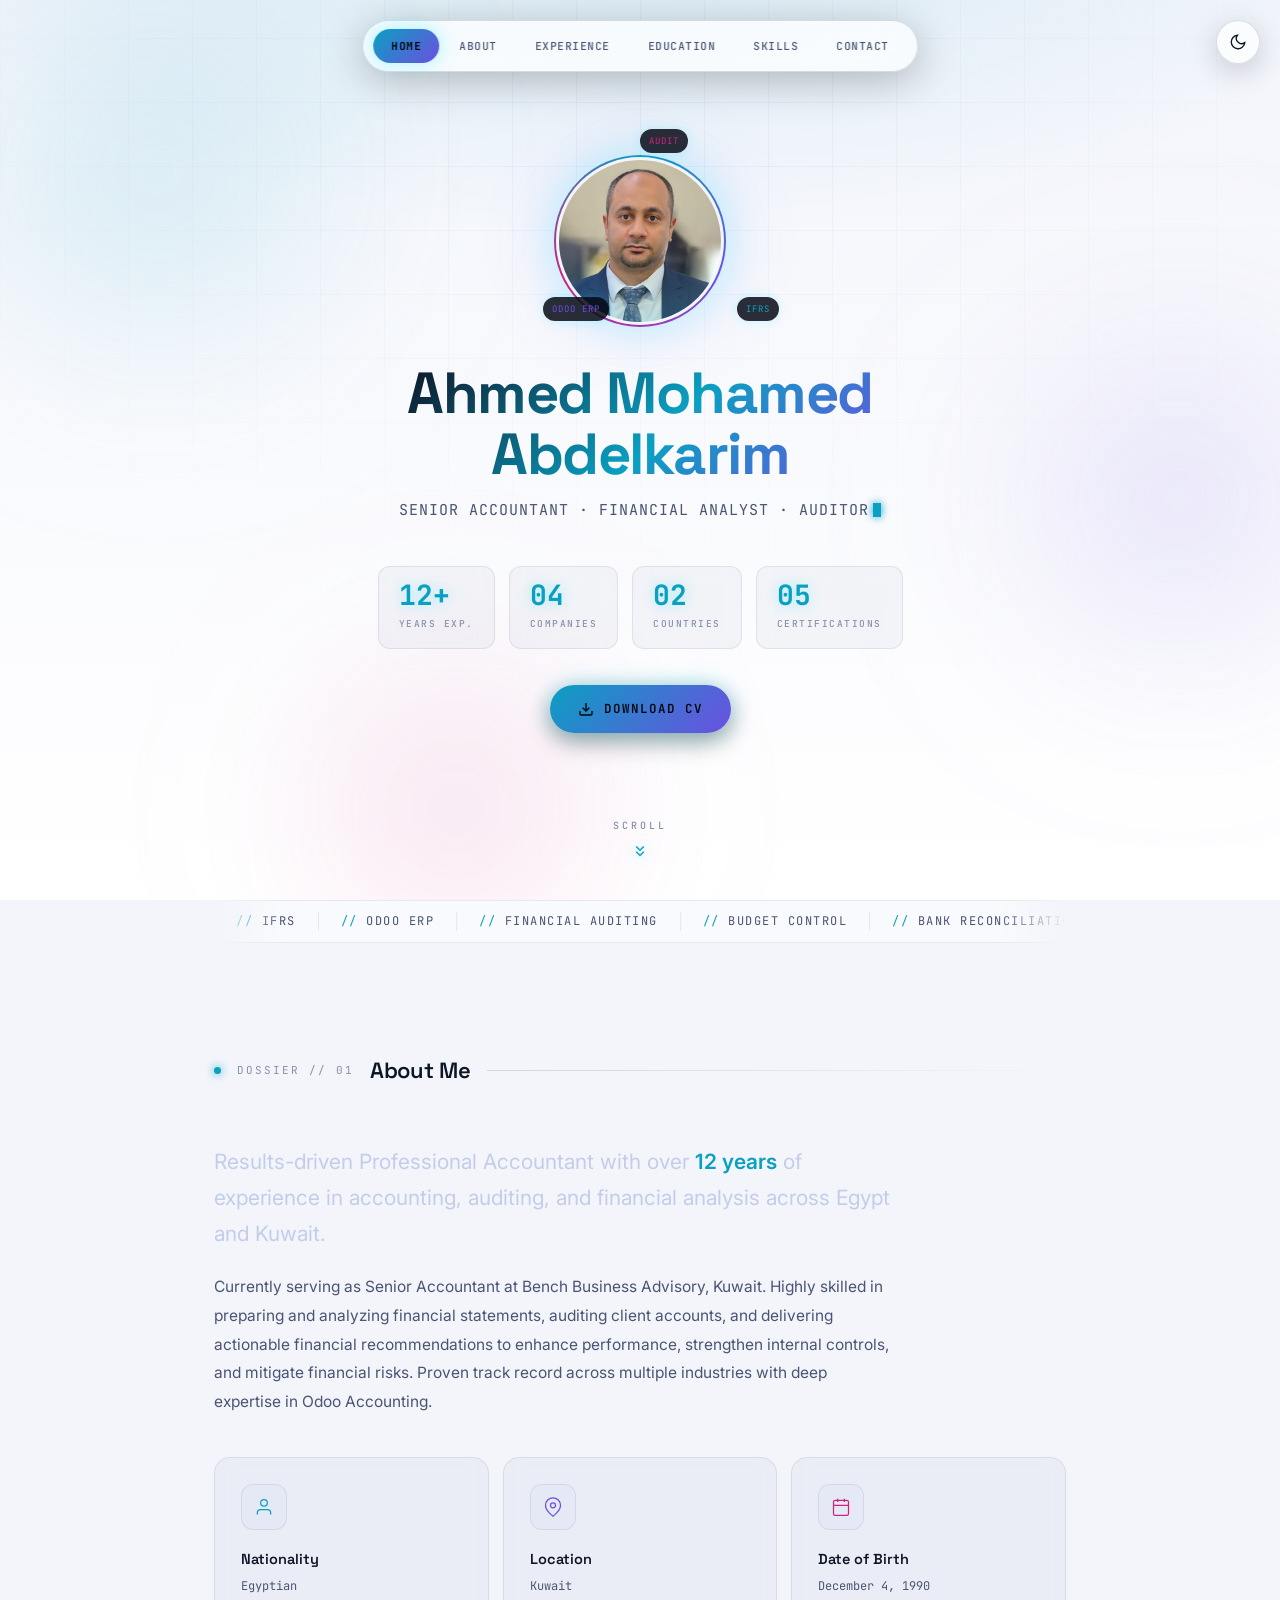
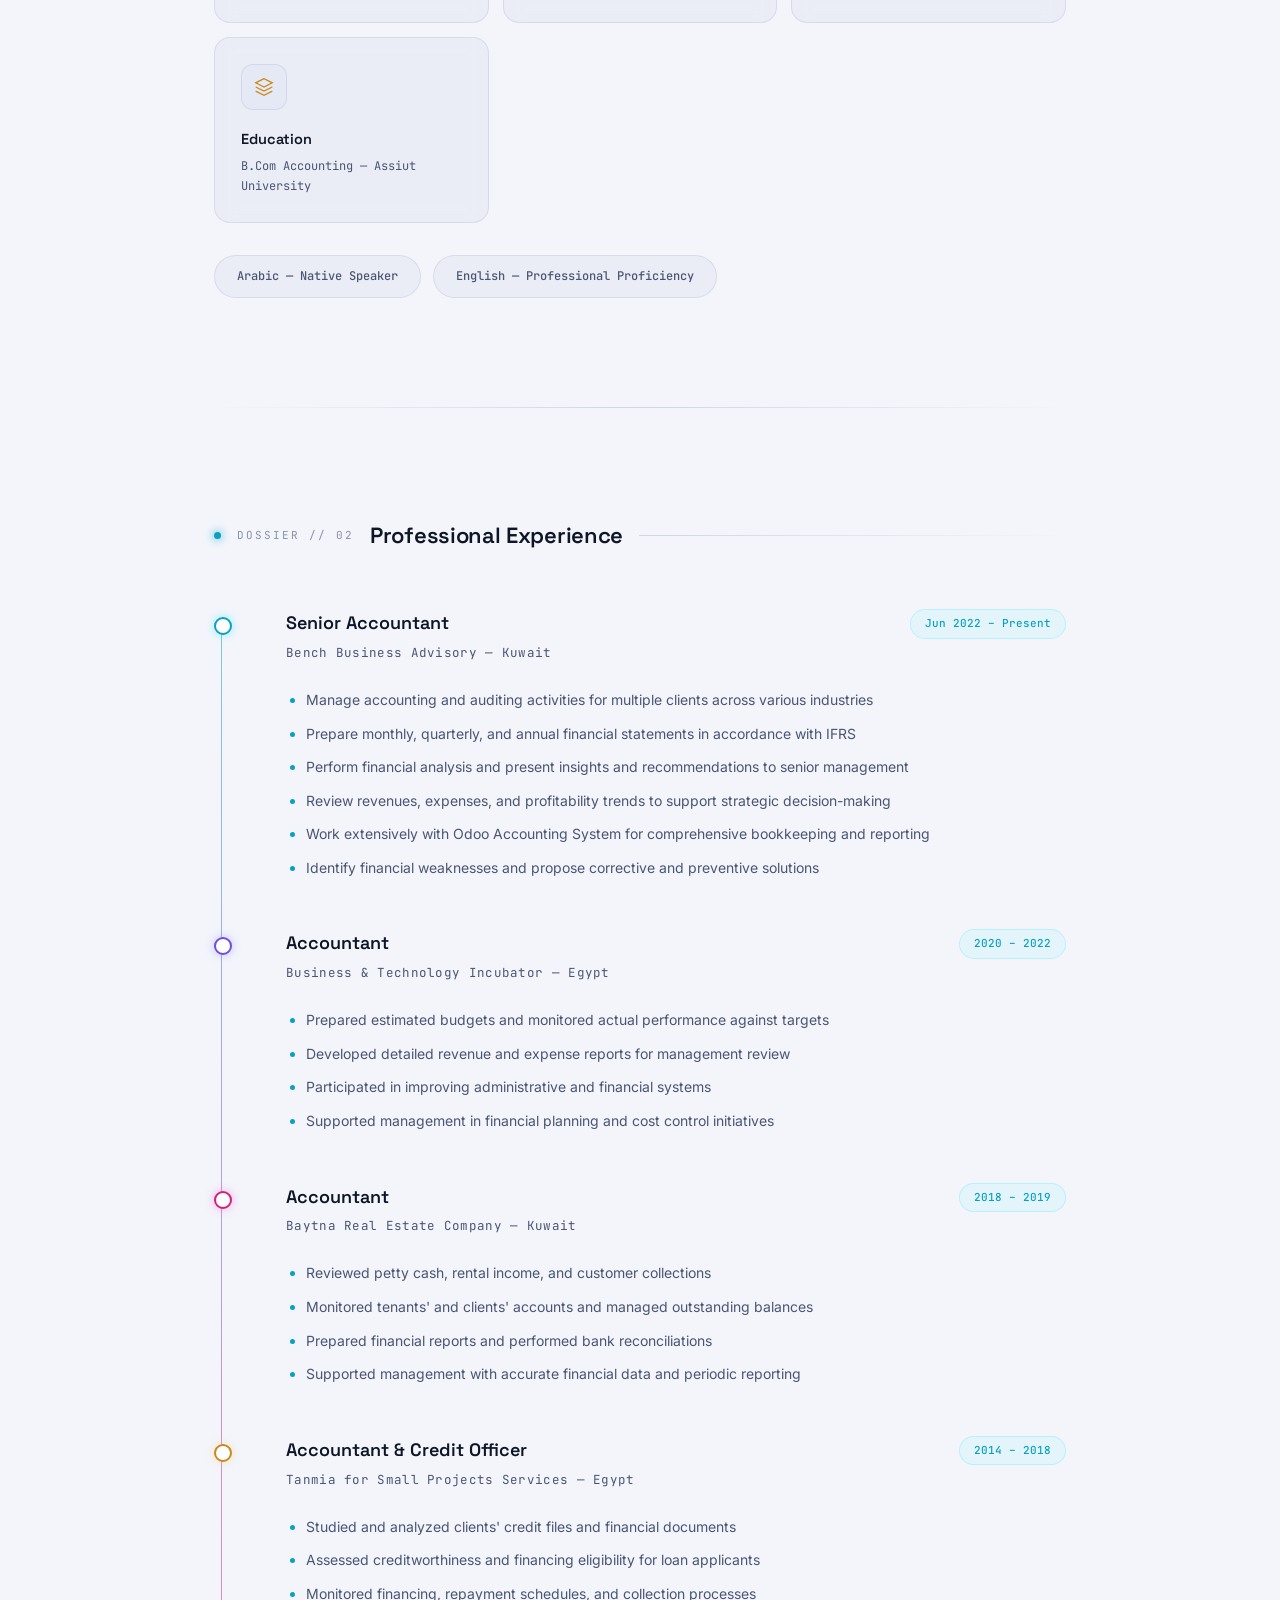
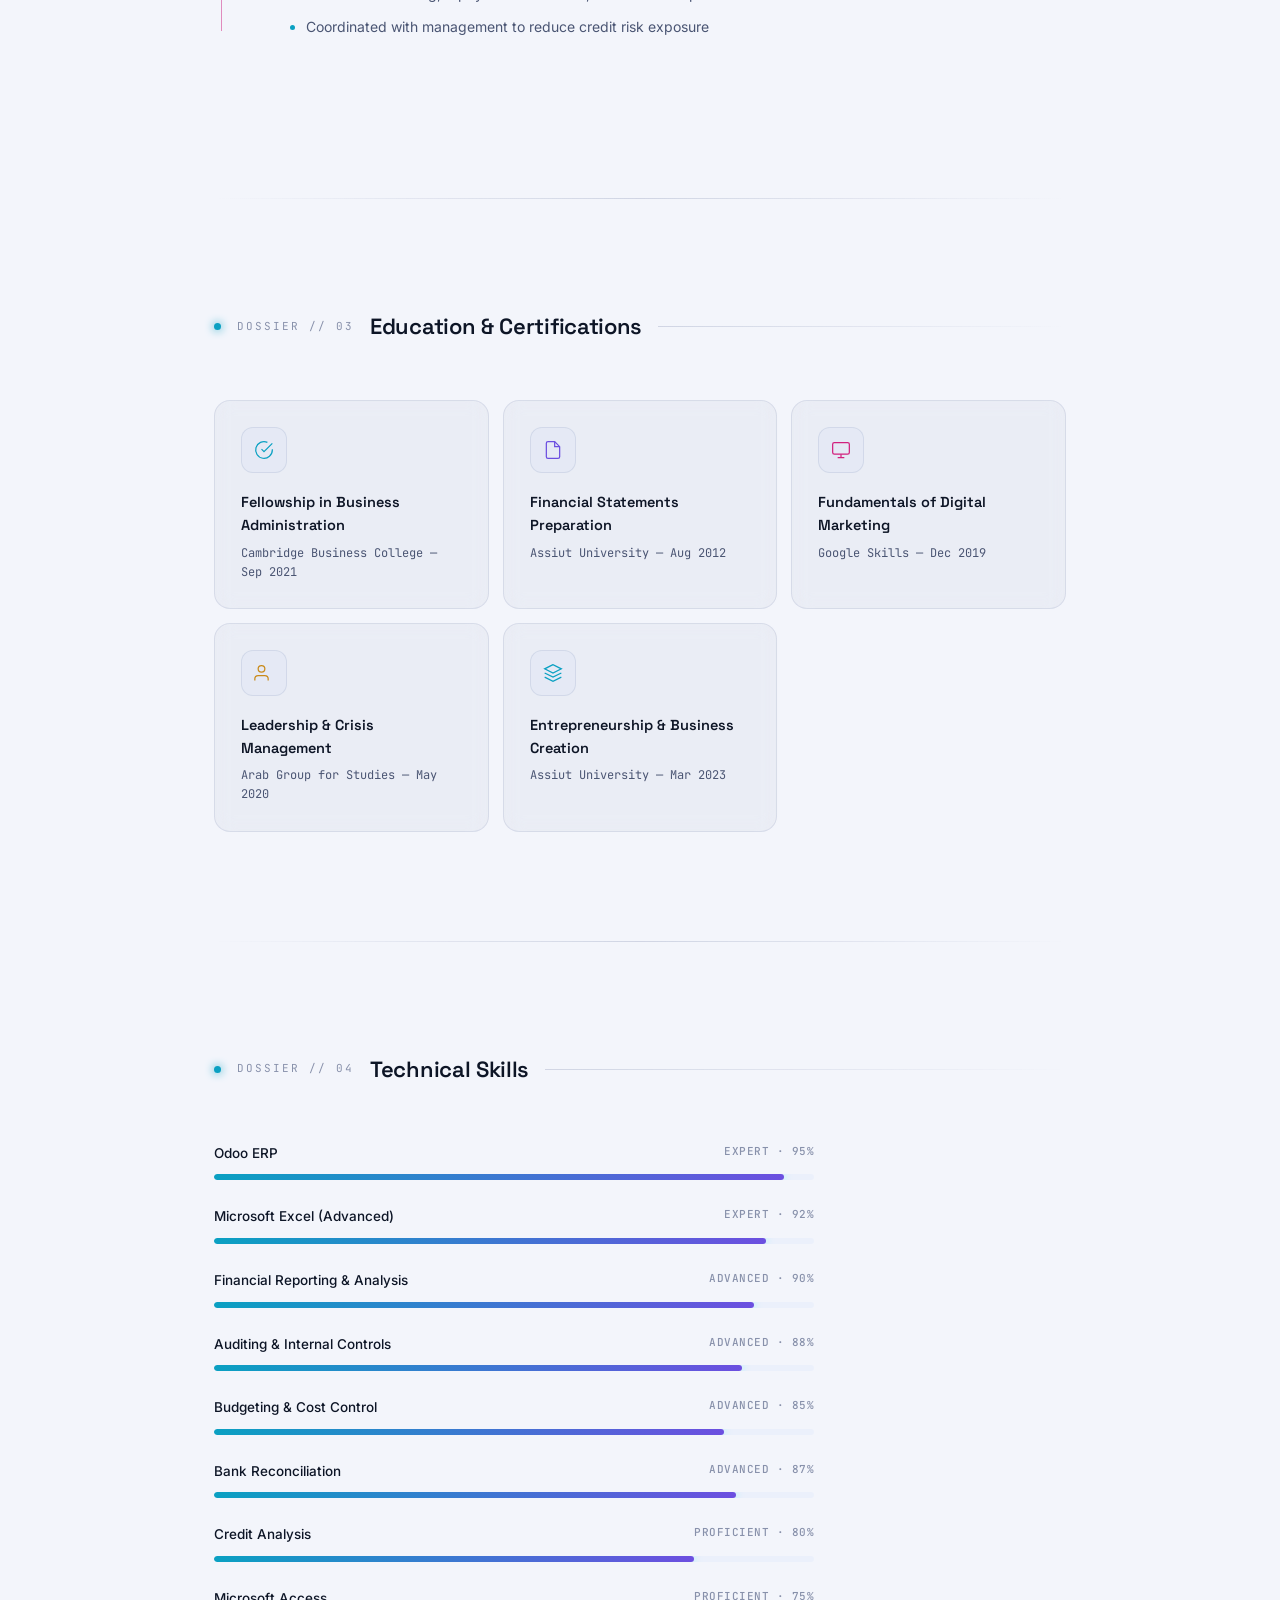
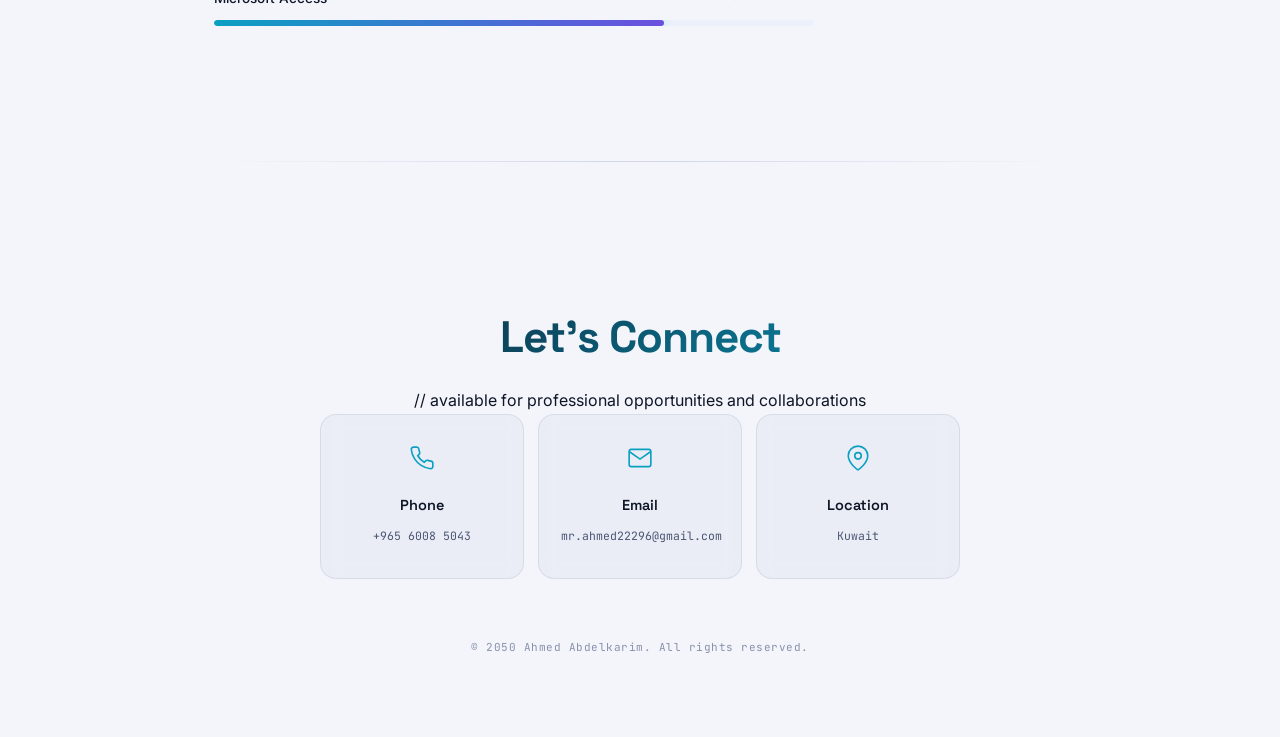
==== index (5).html @ dfa9c133 "Add files via upload" ====
<!DOCTYPE html>
<html lang="en">
<head>
<meta charset="UTF-8">
<meta name="viewport" content="width=device-width, initial-scale=1.0">
<title>Ahmed Abdelkarim — Senior Accountant</title>
<link rel="preconnect" href="https://fonts.googleapis.com">
<link rel="preconnect" href="https://fonts.gstatic.com" crossorigin>
<link href="https://fonts.googleapis.com/css2?family=Space+Grotesk:wght@500;600;700&family=Inter:wght@300;400;500;600;700&family=JetBrains+Mono:wght@400;500;600;700&display=swap" rel="stylesheet">
<script>try{if(localStorage.getItem('site-theme')==='dark'){document.documentElement.setAttribute('data-theme','dark');}}catch(e){}</script>
<style>
  :root{
    /* ===== Light theme (default) ===== */
    --void:#f3f5fb;
    --void2:#ffffff;
    --panel:rgba(20,30,80,0.035);
    --panel-hover:rgba(20,30,80,0.065);
    --border:rgba(30,50,110,0.16);
    --border-soft:rgba(30,50,110,0.09);
    --cyan:#0aa0c2;
    --violet:#6c4fe0;
    --magenta:#d1217e;
    --gold:#c98a1a;
    --text:#0d1526;
    --text-dim:#4a5573;
    --text-dimmer:#8891ab;
    --nav-bg:rgba(255,255,255,0.72);
    --ticker-bg:rgba(255,255,255,0.5);
    --top-glow:rgba(10,160,194,0.12);
    --grid-line:rgba(30,60,140,0.05);
    --heading-a:#0d1526;
    --blob-blend:multiply;
    --blob-opacity:0.14;
    --font-display:'Space Grotesk', sans-serif;
    --font-body:'Inter', -apple-system, BlinkMacSystemFont, sans-serif;
    --font-mono:'JetBrains Mono', monospace;
  }
  html[data-theme="dark"]{
    --void:#04060d;
    --void2:#080c18;
    --panel:rgba(150,180,255,0.045);
    --panel-hover:rgba(150,180,255,0.08);
    --border:rgba(140,180,255,0.16);
    --border-soft:rgba(140,180,255,0.09);
    --cyan:#00e7ff;
    --violet:#8b6bff;
    --magenta:#ff3fa4;
    --gold:#ffc857;
    --text:#e9f0ff;
    --text-dim:#8b96b8;
    --text-dimmer:#525d80;
    --nav-bg:rgba(10,14,28,0.6);
    --ticker-bg:rgba(10,14,28,0.4);
    --top-glow:#0d1230;
    --grid-line:rgba(140,180,255,0.06);
    --heading-a:#ffffff;
    --blob-blend:screen;
    --blob-opacity:0.35;
  }
  *{margin:0;padding:0;box-sizing:border-box;}
  html{scroll-behavior:smooth;}
  body{
    font-family:var(--font-body);
    background:var(--void);
    color:var(--text);
    line-height:1.6;
    -webkit-font-smoothing:antialiased;
    overflow-x:hidden;
    transition:background 0.4s ease, color 0.4s ease;
  }
  ::selection{background:var(--violet);color:#fff;}

  /* ===== Theme toggle ===== */
  .theme-toggle{position:fixed;top:20px;right:20px;z-index:1001;width:44px;height:44px;
    border-radius:50%;background:var(--nav-bg);border:1px solid var(--border);
    backdrop-filter:blur(20px) saturate(1.4);display:flex;align-items:center;justify-content:center;
    cursor:pointer;color:var(--text);box-shadow:0 8px 30px rgba(0,0,0,0.18);transition:all 0.3s ease;}
  .theme-toggle:hover{border-color:var(--cyan);box-shadow:0 0 20px rgba(10,160,194,0.25), 0 8px 30px rgba(0,0,0,0.18);}
  .theme-toggle svg{width:18px;height:18px;stroke:currentColor;stroke-width:1.8;}
  @media (max-width:480px){.theme-toggle{top:14px;right:14px;width:38px;height:38px;}.theme-toggle svg{width:16px;height:16px;}}

  /* ===== Reduced motion ===== */
  @media (prefers-reduced-motion: reduce){
    *, *::before, *::after{
      animation-duration:0.01ms !important;
      animation-iteration-count:1 !important;
      transition-duration:0.01ms !important;
      scroll-behavior:auto !important;
    }
  }

  /* ===== Animated backdrop ===== */
  .bg-fixed{position:fixed;inset:0;z-index:0;pointer-events:none;overflow:hidden;background:
      radial-gradient(ellipse 100% 60% at 50% -10%, var(--top-glow) 0%, transparent 60%),
      linear-gradient(180deg,var(--void) 0%, var(--void2) 100%);}
  .bg-grid{position:absolute;inset:-10% -10%;
    background-image:linear-gradient(var(--grid-line) 1px, transparent 1px),
      linear-gradient(90deg, var(--grid-line) 1px, transparent 1px);
    background-size:64px 64px;
    mask-image:radial-gradient(ellipse 70% 60% at 50% 20%, #000 0%, transparent 75%);
    -webkit-mask-image:radial-gradient(ellipse 70% 60% at 50% 20%, #000 0%, transparent 75%);
    animation:grid-drift 60s linear infinite;}
  @keyframes grid-drift{from{background-position:0 0,0 0;}to{background-position:64px 128px,64px 128px;}}
  .blob{position:absolute;border-radius:50%;filter:blur(70px);opacity:var(--blob-opacity);mix-blend-mode:var(--blob-blend);}
  .blob-1{width:520px;height:520px;top:-10%;left:-8%;background:radial-gradient(circle,var(--cyan),transparent 70%);animation:drift1 22s ease-in-out infinite;}
  .blob-2{width:460px;height:460px;top:30%;right:-10%;background:radial-gradient(circle,var(--violet),transparent 70%);animation:drift2 26s ease-in-out infinite;}
  .blob-3{width:400px;height:400px;bottom:-12%;left:20%;background:radial-gradient(circle,var(--magenta),transparent 70%);animation:drift3 30s ease-in-out infinite;}
  @keyframes drift1{0%,100%{transform:translate(0,0) scale(1);}50%{transform:translate(80px,60px) scale(1.2);}}
  @keyframes drift2{0%,100%{transform:translate(0,0) scale(1);}50%{transform:translate(-70px,50px) scale(1.15);}}
  @keyframes drift3{0%,100%{transform:translate(0,0) scale(1);}50%{transform:translate(50px,-70px) scale(1.25);}}

  /* ===== Nav ===== */
  .cv-nav{
    position:fixed;top:20px;left:50%;transform:translateX(-50%);z-index:1000;
    background:var(--nav-bg);backdrop-filter:blur(20px) saturate(1.4);
    border:1px solid var(--border);border-radius:50px;
    padding:8px 10px;display:flex;gap:2px;
    box-shadow:0 8px 40px rgba(0,0,0,0.25), inset 0 1px 0 rgba(255,255,255,0.04);
    transition:all 0.3s ease;
  }
  .cv-nav.scrolled{top:12px;padding:6px 8px;}
  .cv-nav button{
    padding:10px 18px;border-radius:40px;border:none;background:transparent;
    font-family:var(--font-mono);font-size:11px;font-weight:500;letter-spacing:0.5px;
    color:var(--text-dim);cursor:pointer;text-transform:uppercase;
    transition:all 0.25s ease;white-space:nowrap;
  }
  .cv-nav button:hover{color:var(--cyan);}
  .cv-nav button.active{background:linear-gradient(135deg,var(--cyan),var(--violet));color:#05070f;font-weight:700;box-shadow:0 0 18px rgba(0,231,255,0.35);}

  /* ===== Ticker ===== */
  .ticker{position:relative;z-index:1;width:100%;overflow:hidden;border-top:1px solid var(--border-soft);border-bottom:1px solid var(--border-soft);
    background:var(--ticker-bg);padding:11px 0;
    mask-image:linear-gradient(90deg, transparent, #000 8%, #000 92%, transparent);
    -webkit-mask-image:linear-gradient(90deg, transparent, #000 8%, #000 92%, transparent);}
  .ticker-track{display:flex;width:max-content;animation:ticker-scroll 34s linear infinite;}
  @keyframes ticker-scroll{from{transform:translateX(0);}to{transform:translateX(-50%);}}
  .ticker-item{font-family:var(--font-mono);font-size:12px;letter-spacing:1.5px;color:var(--text-dim);
    text-transform:uppercase;padding:0 22px;white-space:nowrap;border-right:1px solid var(--border-soft);}
  .ticker-item span{color:var(--cyan);}

  /* ===== Content Wrapper ===== */
  .cv-content{position:relative;z-index:1;max-width:900px;margin:0 auto;padding:0 24px;}

  /* ===== Hero ===== */
  .hero-pro{min-height:100vh;display:flex;flex-direction:column;justify-content:center;align-items:center;text-align:center;position:relative;padding:120px 24px 80px;}
  .holo-ring{width:172px;height:172px;position:relative;margin-bottom:36px;}
  .holo-ring .ring-spin{position:absolute;inset:0;border-radius:50%;
    background:conic-gradient(from 0deg, var(--cyan), var(--violet), var(--magenta), var(--cyan));
    padding:2px;animation:spin-slow 18s linear infinite;
    box-shadow:0 0 40px rgba(0,231,255,0.25), 0 0 80px rgba(139,107,255,0.15);}
  @keyframes spin-slow{from{transform:rotate(0deg);}to{transform:rotate(360deg);}}
  .holo-ring .ring-inner{width:100%;height:100%;border-radius:50%;background:var(--void2);
    display:flex;align-items:center;justify-content:center;overflow:hidden;
    border:3px solid var(--void);position:relative;}
  .holo-ring .ring-inner img{width:100%;height:100%;object-fit:cover;filter:saturate(1.05) contrast(1.03);}
  .holo-ring .ring-inner::after{content:'';position:absolute;inset:0;border-radius:50%;
    background:linear-gradient(180deg, transparent 55%, rgba(0,231,255,0.14) 100%);pointer-events:none;}
  .orbit{position:absolute;inset:-30px;animation:orbit-spin 40s linear infinite;}
  @keyframes orbit-spin{from{transform:rotate(0deg);}to{transform:rotate(360deg);}}
  .orbit-tag{position:absolute;top:50%;left:50%;transform-origin:0 0;font-family:var(--font-mono);
    font-size:9px;letter-spacing:1px;color:var(--cyan);background:rgba(6,10,20,0.85);
    border:1px solid var(--border);padding:4px 8px;border-radius:20px;white-space:nowrap;
    animation:counter-spin 40s linear infinite;box-shadow:0 0 12px rgba(0,231,255,0.2);}
  @keyframes counter-spin{from{transform:rotate(0deg) translate(0,0) rotate(0deg);}to{transform:rotate(-360deg) translate(0,0) rotate(0deg);}}
  .ot-1{transform:rotate(30deg) translate(112px) rotate(-30deg);}
  .ot-2{transform:rotate(150deg) translate(112px) rotate(-150deg);color:var(--violet);}
  .ot-3{transform:rotate(270deg) translate(112px) rotate(-270deg);color:var(--magenta);}

  .hero-pro h1{font-family:var(--font-display);font-size:58px;font-weight:700;margin:0 0 12px;
    letter-spacing:-1.5px;line-height:1.06;
    background:linear-gradient(135deg,var(--heading-a) 0%, var(--cyan) 55%, var(--violet) 100%);
    -webkit-background-clip:text;-webkit-text-fill-color:transparent;background-clip:text;}
  .hero-pro .tagline{font-family:var(--font-mono);font-size:15px;color:var(--text-dim);
    margin-bottom:44px;letter-spacing:1px;text-transform:uppercase;}
  .hero-pro .tagline .cursor{display:inline-block;width:8px;height:14px;background:var(--cyan);
    margin-left:4px;vertical-align:-2px;animation:blink 1.1s steps(1) infinite;box-shadow:0 0 8px var(--cyan);}
  @keyframes blink{0%,49%{opacity:1;}50%,100%{opacity:0;}}

  .hero-stats{display:flex;gap:14px;margin-bottom:36px;flex-wrap:wrap;justify-content:center;}
  .hero-stat{text-align:left;background:var(--panel);border:1px solid var(--border-soft);
    border-radius:12px;padding:14px 20px;backdrop-filter:blur(10px);min-width:104px;}
  .hero-stat .num{font-family:var(--font-mono);font-size:28px;font-weight:700;display:block;line-height:1;color:var(--cyan);text-shadow:0 0 16px rgba(0,231,255,0.4);}
  .hero-stat .label{font-family:var(--font-mono);font-size:9.5px;color:var(--text-dimmer);margin-top:8px;
    text-transform:uppercase;letter-spacing:1.5px;font-weight:500;}

  .btn-download{display:inline-flex;align-items:center;gap:10px;font-family:var(--font-mono);
    font-size:12.5px;font-weight:600;letter-spacing:1px;text-transform:uppercase;color:#05070f;
    background:linear-gradient(135deg,var(--cyan),var(--violet));border:none;border-radius:40px;
    padding:14px 28px;cursor:pointer;text-decoration:none;margin-bottom:52px;
    box-shadow:0 0 24px rgba(0,231,255,0.25), 0 8px 24px rgba(0,0,0,0.4);
    transition:all 0.3s ease;}
  .btn-download:hover{transform:translateY(-3px);box-shadow:0 0 34px rgba(0,231,255,0.4), 0 12px 30px rgba(0,0,0,0.5);}
  .btn-download svg{width:16px;height:16px;stroke:#05070f;stroke-width:2.2;}

  .scroll-hint{position:absolute;bottom:40px;left:50%;transform:translateX(-50%);
    display:flex;flex-direction:column;align-items:center;gap:8px;color:var(--text-dimmer);
    font-family:var(--font-mono);font-size:10px;letter-spacing:3px;font-weight:500;
    animation:bounce 2.5s infinite ease-in-out;}
  @keyframes bounce{0%,20%,50%,80%,100%{transform:translateX(-50%) translateY(0);}40%{transform:translateX(-50%) translateY(-10px);}60%{transform:translateX(-50%) translateY(-5px);}}
  .scroll-hint svg{stroke:var(--cyan);filter:drop-shadow(0 0 6px rgba(0,231,255,0.5));}

  /* ===== Section Styling ===== */
  .section-pro{padding:110px 0;position:relative;}
  .section-pro:not(:last-child)::after{content:'';position:absolute;bottom:0;left:0;right:0;height:1px;
    background:linear-gradient(90deg, transparent, var(--border), transparent);}
  .section-header{display:flex;align-items:center;gap:16px;margin-bottom:56px;}
  .section-header .dot{width:7px;height:7px;border-radius:50%;background:var(--cyan);flex-shrink:0;
    box-shadow:0 0 10px var(--cyan);animation:pulse-dot 2.2s ease-in-out infinite;}
  @keyframes pulse-dot{0%,100%{opacity:1;transform:scale(1);}50%{opacity:0.4;transform:scale(0.7);}}
  .section-header .eyebrow{font-family:var(--font-mono);font-size:11px;color:var(--text-dimmer);letter-spacing:2px;text-transform:uppercase;white-space:nowrap;}
  .section-header h2{font-family:var(--font-display);font-size:22px;font-weight:600;color:var(--text);margin:0;white-space:nowrap;letter-spacing:-0.3px;}
  .section-header .line{flex:1;height:1px;background:linear-gradient(90deg, var(--border), transparent);}

  /* ===== About ===== */
  .about-text{max-width:680px;}
  .about-text .lead{font-size:21px;line-height:1.7;color:#c3cdea;margin-bottom:22px;font-weight:400;}
  .about-text .lead strong{color:var(--cyan);font-weight:600;}
  .about-text .sub{font-size:15.5px;line-height:1.85;color:var(--text-dim);margin-bottom:40px;}

  .cards-grid{display:grid;grid-template-columns:repeat(auto-fill, minmax(230px, 1fr));gap:14px;}
  .info-card{background:var(--panel);border:1px solid var(--border-soft);border-radius:16px;
    padding:26px;transition:all 0.35s cubic-bezier(0.25,0.46,0.45,0.94);position:relative;
    overflow:hidden;backdrop-filter:blur(10px);}
  .info-card::before{content:'';position:absolute;top:0;left:0;right:0;height:2px;
    background:linear-gradient(90deg,var(--cyan),var(--violet));transform:scaleX(0);transform-origin:left;
    transition:transform 0.35s cubic-bezier(0.25,0.46,0.45,0.94);}
  .info-card:hover{transform:translateY(-5px);background:var(--panel-hover);border-color:var(--border);
    box-shadow:0 16px 48px rgba(0,231,255,0.08);}
  .info-card:hover::before{transform:scaleX(1);}
  .info-card .icon-wrap{width:46px;height:46px;border-radius:12px;background:rgba(140,180,255,0.06);
    border:1px solid var(--border-soft);display:flex;align-items:center;justify-content:center;
    margin-bottom:18px;transition:all 0.3s;}
  .info-card .icon-wrap svg{width:20px;height:20px;stroke:var(--cyan);transition:stroke 0.3s;}
  .info-card:nth-child(4n+2) .icon-wrap svg{stroke:var(--violet);}
  .info-card:nth-child(4n+3) .icon-wrap svg{stroke:var(--magenta);}
  .info-card:nth-child(4n+4) .icon-wrap svg{stroke:var(--gold);}
  .info-card:hover .icon-wrap{box-shadow:0 0 16px currentColor;border-color:currentColor;}
  .info-card h4{font-family:var(--font-display);font-size:14.5px;font-weight:600;margin:0 0 6px;color:var(--text);}
  .info-card p{font-family:var(--font-mono);font-size:12px;color:var(--text-dim);margin:0;line-height:1.6;}

  .lang-pills{display:flex;gap:12px;flex-wrap:wrap;margin-top:32px;}
  .lang-pill{padding:11px 22px;border:1px solid var(--border-soft);border-radius:40px;
    font-family:var(--font-mono);font-size:12px;background:var(--panel);color:var(--text-dim);
    font-weight:500;transition:all 0.25s;}
  .lang-pill:hover{border-color:var(--cyan);color:var(--cyan);box-shadow:0 0 14px rgba(0,231,255,0.2);}

  /* ===== Timeline ===== */
  .timeline{position:relative;padding-left:36px;}
  .timeline::before{content:'';position:absolute;left:7px;top:10px;bottom:10px;width:1px;
    background:linear-gradient(180deg,var(--cyan),var(--violet),var(--magenta));opacity:0.5;}
  .timeline-item{position:relative;margin-bottom:48px;padding-left:36px;}
  .timeline-item::before{content:'';position:absolute;left:-36px;top:8px;width:14px;height:14px;
    border-radius:50%;background:var(--void2);border:2.5px solid var(--cyan);z-index:2;
    transition:all 0.3s ease;box-shadow:0 0 10px rgba(0,231,255,0.4);}
  .timeline-item:nth-child(2)::before{border-color:var(--violet);box-shadow:0 0 10px rgba(139,107,255,0.4);}
  .timeline-item:nth-child(3)::before{border-color:var(--magenta);box-shadow:0 0 10px rgba(255,63,164,0.4);}
  .timeline-item:nth-child(4)::before{border-color:var(--gold);box-shadow:0 0 10px rgba(255,200,87,0.4);}
  .timeline-item:hover::before{transform:scale(1.3);}
  .timeline-header{display:flex;justify-content:space-between;align-items:flex-start;margin-bottom:10px;flex-wrap:wrap;gap:10px;}
  .timeline-title{font-family:var(--font-display);font-size:18px;font-weight:600;margin:0;color:var(--text);}
  .timeline-company{font-family:var(--font-mono);font-size:12.5px;color:var(--text-dim);margin:5px 0 14px;letter-spacing:0.3px;}
  .timeline-date{font-family:var(--font-mono);font-size:11px;color:var(--cyan);background:rgba(0,231,255,0.06);
    border:1px solid rgba(0,231,255,0.2);padding:5px 14px;border-radius:20px;font-weight:500;white-space:nowrap;}
  .timeline-desc{color:var(--text-dim);font-size:14px;line-height:1.9;}
  .timeline-desc ul{margin:0;padding-left:20px;}
  .timeline-desc li{margin-bottom:7px;}
  .timeline-desc li::marker{color:var(--cyan);}

  /* ===== Skills ===== */
  .skill-bar{margin-bottom:26px;}
  .skill-bar-header{display:flex;justify-content:space-between;margin-bottom:10px;font-size:13.5px;}
  .skill-bar-header span:first-child{font-weight:500;color:var(--text);}
  .skill-bar-header span:last-child{font-family:var(--font-mono);color:var(--text-dimmer);font-weight:500;font-size:11px;letter-spacing:0.5px;}
  .skill-bar-track{height:6px;background:rgba(140,180,255,0.07);border-radius:3px;overflow:hidden;}
  .skill-bar-fill{height:100%;background:linear-gradient(90deg,var(--cyan),var(--violet));border-radius:3px;
    width:0;transition:width 1.3s cubic-bezier(0.25,0.46,0.45,0.94);box-shadow:0 0 10px rgba(0,231,255,0.4);}

  /* ===== Contact ===== */
  .contact-section{text-align:center;padding:140px 24px 80px;}
  .contact-section h2{font-family:var(--font-display);font-size:44px;font-weight:700;margin:0 0 16px;
    letter-spacing:-1px;background:linear-gradient(135deg,var(--heading-a), var(--cyan));-webkit-background-clip:text;-webkit-text-fill-color:transparent;}
  .contact-section>p{font-family:var(--font-mono);font-size:14px;color:var(--text-dim);margin-bottom:48px;letter-spacing:0.3px;}
  .contact-grid{display:grid;grid-template-columns:repeat(auto-fill, minmax(200px, 1fr));gap:14px;max-width:640px;margin:0 auto 48px;}
  .contact-card{padding:30px 22px;border:1px solid var(--border-soft);border-radius:16px;background:var(--panel);
    cursor:pointer;transition:all 0.35s ease;text-decoration:none;color:inherit;display:block;backdrop-filter:blur(10px);}
  .contact-card:hover{background:var(--panel-hover);border-color:var(--cyan);transform:translateY(-4px);
    box-shadow:0 16px 40px rgba(0,231,255,0.15);}
  .contact-card svg{width:26px;height:26px;margin-bottom:16px;stroke:var(--cyan);transition:all 0.35s;
    filter:drop-shadow(0 0 0 transparent);}
  .contact-card:hover svg{filter:drop-shadow(0 0 8px rgba(0,231,255,0.6));}
  .contact-card h4{font-family:var(--font-display);font-size:14.5px;font-weight:600;margin:0 0 5px;color:var(--text);}
  .contact-card span{font-family:var(--font-mono);font-size:11.5px;color:var(--text-dim);}
  .footer-note{font-family:var(--font-mono);font-size:11px;color:var(--text-dimmer);margin-top:60px;letter-spacing:0.5px;}

  /* ===== Scroll Reveal ===== */
  .reveal{opacity:0;transform:translateY(40px);transition:all 0.7s cubic-bezier(0.25,0.46,0.45,0.94);}
  .reveal.visible{opacity:1;transform:translateY(0);}

  :focus-visible{outline:2px solid var(--cyan);outline-offset:3px;border-radius:4px;}

  /* ===== Responsive ===== */
  @media (max-width:768px){
    .hero-pro h1{font-size:36px;letter-spacing:-0.8px;}
    .hero-stats{gap:10px;}
    .hero-stat{padding:11px 14px;min-width:80px;}
    .hero-stat .num{font-size:22px;}
    .section-pro{padding:64px 0;}
    .contact-section h2{font-size:32px;}
    .cv-nav{padding:6px 8px;gap:1px;max-width:92vw;overflow-x:auto;}
    .cv-nav button{padding:8px 12px;font-size:10px;}
    .timeline-header{flex-direction:column;}
    .cards-grid{grid-template-columns:1fr;}
    .holo-ring{width:140px;height:140px;}
    .orbit-tag{font-size:8px;}
  }
  @media (max-width:480px){
    .hero-pro h1{font-size:28px;}
    .hero-pro .tagline{font-size:12px;}
  }
</style>
</head>
<body>

<div class="bg-fixed">
  <div class="bg-grid"></div>
  <div class="blob blob-1"></div>
  <div class="blob blob-2"></div>
  <div class="blob blob-3"></div>
</div>

<button class="theme-toggle" id="themeToggle" aria-label="Toggle theme"></button>

<!-- Sticky Navigation -->
<nav class="cv-nav" id="mainNav">
  <button onclick="scrollToSec('hero')" class="active" id="nav-hero">Home</button>
  <button onclick="scrollToSec('about')" id="nav-about">About</button>
  <button onclick="scrollToSec('exp')" id="nav-exp">Experience</button>
  <button onclick="scrollToSec('certs')" id="nav-certs">Education</button>
  <button onclick="scrollToSec('skills')" id="nav-skills">Skills</button>
  <button onclick="scrollToSec('contact')" id="nav-contact">Contact</button>
</nav>

<div class="cv-content">

  <!-- ========== HERO ========== -->
  <section class="hero-pro" id="hero">
    <div class="holo-ring">
      <div class="ring-spin"><div class="ring-inner"><img src="[data-uri]" alt="Ahmed Mohamed Abdelkarim"></div></div>
      <div class="orbit">
        <span class="orbit-tag ot-1">IFRS</span>
        <span class="orbit-tag ot-2">ODOO ERP</span>
        <span class="orbit-tag ot-3">AUDIT</span>
      </div>
    </div>
    <h1>Ahmed Mohamed<br>Abdelkarim</h1>
    <p class="tagline">Senior Accountant · Financial Analyst · Auditor<span class="cursor"></span></p>
    <div class="hero-stats">
      <div class="hero-stat"><span class="num">12+</span><span class="label">Years Exp.</span></div>
      <div class="hero-stat"><span class="num">04</span><span class="label">Companies</span></div>
      <div class="hero-stat"><span class="num">02</span><span class="label">Countries</span></div>
      <div class="hero-stat"><span class="num">05</span><span class="label">Certifications</span></div>
    </div>
    <a href="[data-uri]" download="Ahmed_Abdelkarim_CV.pdf" class="btn-download">
      <svg viewBox="0 0 24 24" fill="none" stroke="currentColor"><path d="M21 15v4a2 2 0 0 1-2 2H5a2 2 0 0 1-2-2v-4"/><polyline points="7 10 12 15 17 10"/><line x1="12" y1="15" x2="12" y2="3"/></svg>
      Download CV
    </a>
    <div class="scroll-hint">
      <span>SCROLL</span>
      <svg width="18" height="18" viewBox="0 0 24 24" fill="none" stroke="currentColor" stroke-width="2">
        <path d="M7 13l5 5 5-5M7 6l5 5 5-5"/>
      </svg>
    </div>
  </section>

  <!-- ========== TICKER ========== -->
  <div class="ticker">
    <div class="ticker-track" id="tickerTrack"></div>
  </div>

  <!-- ========== ABOUT ========== -->
  <section class="section-pro" id="about">
    <div class="section-header reveal"><span class="dot"></span><span class="eyebrow">DOSSIER // 01</span><h2>About Me</h2><div class="line"></div></div>

    <div class="about-text reveal">
      <p class="lead">
        Results-driven Professional Accountant with over <strong>12 years</strong> of experience in accounting, auditing, and financial analysis across Egypt and Kuwait.
      </p>
      <p class="sub">
        Currently serving as Senior Accountant at Bench Business Advisory, Kuwait. Highly skilled in preparing and analyzing financial statements, auditing client accounts, and delivering actionable financial recommendations to enhance performance, strengthen internal controls, and mitigate financial risks. Proven track record across multiple industries with deep expertise in Odoo Accounting.
      </p>
    </div>

    <div class="cards-grid reveal">
      <div class="info-card">
        <div class="icon-wrap"><svg viewBox="0 0 24 24" fill="none" stroke="currentColor" stroke-width="1.5"><path d="M20 21v-2a4 4 0 0 0-4-4H8a4 4 0 0 0-4 4v2"/><circle cx="12" cy="7" r="4"/></svg></div>
        <h4>Nationality</h4><p>Egyptian</p>
      </div>
      <div class="info-card">
        <div class="icon-wrap"><svg viewBox="0 0 24 24" fill="none" stroke="currentColor" stroke-width="1.5"><path d="M21 10c0 7-9 13-9 13s-9-6-9-13a9 9 0 0 1 18 0z"/><circle cx="12" cy="10" r="3"/></svg></div>
        <h4>Location</h4><p>Kuwait</p>
      </div>
      <div class="info-card">
        <div class="icon-wrap"><svg viewBox="0 0 24 24" fill="none" stroke="currentColor" stroke-width="1.5"><rect x="3" y="4" width="18" height="18" rx="2"/><line x1="16" y1="2" x2="16" y2="6"/><line x1="8" y1="2" x2="8" y2="6"/><line x1="3" y1="10" x2="21" y2="10"/></svg></div>
        <h4>Date of Birth</h4><p>December 4, 1990</p>
      </div>
      <div class="info-card">
        <div class="icon-wrap"><svg viewBox="0 0 24 24" fill="none" stroke="currentColor" stroke-width="1.5"><path d="M12 2L2 7l10 5 10-5-10-5z"/><path d="M2 17l10 5 10-5"/><path d="M2 12l10 5 10-5"/></svg></div>
        <h4>Education</h4><p>B.Com Accounting — Assiut University</p>
      </div>
    </div>

    <div class="lang-pills reveal">
      <span class="lang-pill">Arabic — Native Speaker</span>
      <span class="lang-pill">English — Professional Proficiency</span>
    </div>
  </section>

  <!-- ========== EXPERIENCE ========== -->
  <section class="section-pro" id="exp">
    <div class="section-header reveal"><span class="dot"></span><span class="eyebrow">DOSSIER // 02</span><h2>Professional Experience</h2><div class="line"></div></div>

    <div class="timeline">
      <div class="timeline-item reveal">
        <div class="timeline-header">
          <div><h3 class="timeline-title">Senior Accountant</h3><div class="timeline-company">Bench Business Advisory — Kuwait</div></div>
          <span class="timeline-date">Jun 2022 – Present</span>
        </div>
        <div class="timeline-desc"><ul>
          <li>Manage accounting and auditing activities for multiple clients across various industries</li>
          <li>Prepare monthly, quarterly, and annual financial statements in accordance with IFRS</li>
          <li>Perform financial analysis and present insights and recommendations to senior management</li>
          <li>Review revenues, expenses, and profitability trends to support strategic decision-making</li>
          <li>Work extensively with Odoo Accounting System for comprehensive bookkeeping and reporting</li>
          <li>Identify financial weaknesses and propose corrective and preventive solutions</li>
        </ul></div>
      </div>

      <div class="timeline-item reveal">
        <div class="timeline-header">
          <div><h3 class="timeline-title">Accountant</h3><div class="timeline-company">Business & Technology Incubator — Egypt</div></div>
          <span class="timeline-date">2020 – 2022</span>
        </div>
        <div class="timeline-desc"><ul>
          <li>Prepared estimated budgets and monitored actual performance against targets</li>
          <li>Developed detailed revenue and expense reports for management review</li>
          <li>Participated in improving administrative and financial systems</li>
          <li>Supported management in financial planning and cost control initiatives</li>
        </ul></div>
      </div>

      <div class="timeline-item reveal">
        <div class="timeline-header">
          <div><h3 class="timeline-title">Accountant</h3><div class="timeline-company">Baytna Real Estate Company — Kuwait</div></div>
          <span class="timeline-date">2018 – 2019</span>
        </div>
        <div class="timeline-desc"><ul>
          <li>Reviewed petty cash, rental income, and customer collections</li>
          <li>Monitored tenants' and clients' accounts and managed outstanding balances</li>
          <li>Prepared financial reports and performed bank reconciliations</li>
          <li>Supported management with accurate financial data and periodic reporting</li>
        </ul></div>
      </div>

      <div class="timeline-item reveal">
        <div class="timeline-header">
          <div><h3 class="timeline-title">Accountant & Credit Officer</h3><div class="timeline-company">Tanmia for Small Projects Services — Egypt</div></div>
          <span class="timeline-date">2014 – 2018</span>
        </div>
        <div class="timeline-desc"><ul>
          <li>Studied and analyzed clients' credit files and financial documents</li>
          <li>Assessed creditworthiness and financing eligibility for loan applicants</li>
          <li>Monitored financing, repayment schedules, and collection processes</li>
          <li>Coordinated with management to reduce credit risk exposure</li>
        </ul></div>
      </div>
    </div>
  </section>

  <!-- ========== EDUCATION & CERTS ========== -->
  <section class="section-pro" id="certs">
    <div class="section-header reveal"><span class="dot"></span><span class="eyebrow">DOSSIER // 03</span><h2>Education & Certifications</h2><div class="line"></div></div>

    <div class="cards-grid reveal">
      <div class="info-card">
        <div class="icon-wrap"><svg viewBox="0 0 24 24" fill="none" stroke="currentColor" stroke-width="1.5"><path d="M22 11.08V12a10 10 0 1 1-5.93-9.14"/><polyline points="22 4 12 14.01 9 11.01"/></svg></div>
        <h4>Fellowship in Business Administration</h4><p>Cambridge Business College — Sep 2021</p>
      </div>
      <div class="info-card">
        <div class="icon-wrap"><svg viewBox="0 0 24 24" fill="none" stroke="currentColor" stroke-width="1.5"><path d="M14 2H6a2 2 0 0 0-2 2v16a2 2 0 0 0 2 2h12a2 2 0 0 0 2-2V8z"/><polyline points="14 2 14 8 20 8"/></svg></div>
        <h4>Financial Statements Preparation</h4><p>Assiut University — Aug 2012</p>
      </div>
      <div class="info-card">
        <div class="icon-wrap"><svg viewBox="0 0 24 24" fill="none" stroke="currentColor" stroke-width="1.5"><rect x="2" y="3" width="20" height="14" rx="2"/><line x1="8" y1="21" x2="16" y2="21"/><line x1="12" y1="17" x2="12" y2="21"/></svg></div>
        <h4>Fundamentals of Digital Marketing</h4><p>Google Skills — Dec 2019</p>
      </div>
      <div class="info-card">
        <div class="icon-wrap"><svg viewBox="0 0 24 24" fill="none" stroke="currentColor" stroke-width="1.5"><path d="M17 21v-2a4 4 0 0 0-4-4H5a4 4 0 0 0-4 4v2"/><circle cx="9" cy="7" r="4"/></svg></div>
        <h4>Leadership & Crisis Management</h4><p>Arab Group for Studies — May 2020</p>
      </div>
      <div class="info-card">
        <div class="icon-wrap"><svg viewBox="0 0 24 24" fill="none" stroke="currentColor" stroke-width="1.5"><path d="M12 2L2 7l10 5 10-5-10-5z"/><path d="M2 17l10 5 10-5"/><path d="M2 12l10 5 10-5"/></svg></div>
        <h4>Entrepreneurship & Business Creation</h4><p>Assiut University — Mar 2023</p>
      </div>
    </div>
  </section>

  <!-- ========== SKILLS ========== -->
  <section class="section-pro" id="skills">
    <div class="section-header reveal"><span class="dot"></span><span class="eyebrow">DOSSIER // 04</span><h2>Technical Skills</h2><div class="line"></div></div>

    <div style="max-width:600px;" class="reveal">
      <div class="skill-bar"><div class="skill-bar-header"><span>Odoo ERP</span><span>EXPERT · 95%</span></div><div class="skill-bar-track"><div class="skill-bar-fill" data-width="95%"></div></div></div>
      <div class="skill-bar"><div class="skill-bar-header"><span>Microsoft Excel (Advanced)</span><span>EXPERT · 92%</span></div><div class="skill-bar-track"><div class="skill-bar-fill" data-width="92%"></div></div></div>
      <div class="skill-bar"><div class="skill-bar-header"><span>Financial Reporting & Analysis</span><span>ADVANCED · 90%</span></div><div class="skill-bar-track"><div class="skill-bar-fill" data-width="90%"></div></div></div>
      <div class="skill-bar"><div class="skill-bar-header"><span>Auditing & Internal Controls</span><span>ADVANCED · 88%</span></div><div class="skill-bar-track"><div class="skill-bar-fill" data-width="88%"></div></div></div>
      <div class="skill-bar"><div class="skill-bar-header"><span>Budgeting & Cost Control</span><span>ADVANCED · 85%</span></div><div class="skill-bar-track"><div class="skill-bar-fill" data-width="85%"></div></div></div>
      <div class="skill-bar"><div class="skill-bar-header"><span>Bank Reconciliation</span><span>ADVANCED · 87%</span></div><div class="skill-bar-track"><div class="skill-bar-fill" data-width="87%"></div></div></div>
      <div class="skill-bar"><div class="skill-bar-header"><span>Credit Analysis</span><span>PROFICIENT · 80%</span></div><div class="skill-bar-track"><div class="skill-bar-fill" data-width="80%"></div></div></div>
      <div class="skill-bar"><div class="skill-bar-header"><span>Microsoft Access</span><span>PROFICIENT · 75%</span></div><div class="skill-bar-track"><div class="skill-bar-fill" data-width="75%"></div></div></div>
    </div>
  </section>

  <!-- ========== CONTACT ========== -->
  <section class="contact-section" id="contact">
    <div class="reveal">
      <h2>Let's Connect</h2>
      <p>// available for professional opportunities and collaborations</p>

      <div class="contact-grid">
        <a href="tel:+96560085043" class="contact-card">
          <svg viewBox="0 0 24 24" fill="none" stroke="currentColor" stroke-width="1.5"><path d="M22 16.92v3a2 2 0 0 1-2.18 2 19.79 19.79 0 0 1-8.63-3.07 19.5 19.5 0 0 1-6-6 19.79 19.79 0 0 1-3.07-8.67A2 2 0 0 1 4.11 2h3a2 2 0 0 1 2 1.72c.127.96.361 1.903.7 2.81a2 2 0 0 1-.45 2.11L8.09 9.91a16 16 0 0 0 6 6l1.27-1.27a2 2 0 0 1 2.11-.45c.907.339 1.85.573 2.81.7A2 2 0 0 1 22 16.92z"/></svg>
          <h4>Phone</h4><span>+965 6008 5043</span>
        </a>
        <a href="mailto:mr.ahmed22296@gmail.com" class="contact-card">
          <svg viewBox="0 0 24 24" fill="none" stroke="currentColor" stroke-width="1.5"><path d="M4 4h16c1.1 0 2 .9 2 2v12c0 1.1-.9 2-2 2H4c-1.1 0-2-.9-2-2V6c0-1.1.9-2 2-2z"/><polyline points="22,6 12,13 2,6"/></svg>
          <h4>Email</h4><span>mr.ahmed22296@gmail.com</span>
        </a>
        <a href="#" class="contact-card" onclick="alert('Location: Kuwait'); return false;">
          <svg viewBox="0 0 24 24" fill="none" stroke="currentColor" stroke-width="1.5"><path d="M21 10c0 7-9 13-9 13s-9-6-9-13a9 9 0 0 1 18 0z"/><circle cx="12" cy="10" r="3"/></svg>
          <h4>Location</h4><span>Kuwait</span>
        </a>
      </div>

      <p class="footer-note">© 2050 Ahmed Abdelkarim. All rights reserved.</p>
    </div>
  </section>

</div>

<script>
  // ===== Ticker content =====
  const tickerTerms = ['IFRS','ODOO ERP','FINANCIAL AUDITING','BUDGET CONTROL','BANK RECONCILIATION','CREDIT ANALYSIS','COST CONTROL','MS EXCEL ADVANCED','INTERNAL CONTROLS','FINANCIAL REPORTING'];
  const tickerTrack = document.getElementById('tickerTrack');
  const buildTicker = () => tickerTerms.map(t => `<span class="ticker-item"><span>//</span> ${t}</span>`).join('');
  tickerTrack.innerHTML = buildTicker() + buildTicker();

  // ===== Scroll Reveal Animation =====
  const reveals = document.querySelectorAll('.reveal');
  const revealObserver = new IntersectionObserver((entries) => {
    entries.forEach(entry => {
      if (entry.isIntersecting) {
        entry.target.classList.add('visible');
        entry.target.querySelectorAll('.skill-bar-fill').forEach(bar => {
          bar.style.width = bar.dataset.width;
        });
      }
    });
  }, { threshold: 0.12, rootMargin: '0px 0px -40px 0px' });
  reveals.forEach(el => revealObserver.observe(el));

  // ===== Nav Active State on Scroll =====
  const sections = ['hero','about','exp','certs','skills','contact'];
  const navObserver = new IntersectionObserver((entries) => {
    entries.forEach(entry => {
      if (entry.isIntersecting) {
        document.querySelectorAll('.cv-nav button').forEach(b => b.classList.remove('active'));
        const btn = document.getElementById('nav-' + entry.target.id);
        if (btn) btn.classList.add('active');
      }
    });
  }, { threshold: 0.25 });
  sections.forEach(id => {
    const el = document.getElementById(id);
    if (el) navObserver.observe(el);
  });

  // ===== Smooth Scroll =====
  function scrollToSec(id) {
    document.getElementById(id).scrollIntoView({ behavior: 'smooth' });
  }

  // ===== Nav shrink on scroll =====
  const nav = document.getElementById('mainNav');
  window.addEventListener('scroll', () => {
    if (window.scrollY > 100) nav.classList.add('scrolled');
    else nav.classList.remove('scrolled');
  });

  // ===== Theme toggle =====
  const root = document.documentElement;
  const themeBtn = document.getElementById('themeToggle');
  const sunSVG = '<svg viewBox="0 0 24 24" fill="none" stroke="currentColor" stroke-width="1.8"><circle cx="12" cy="12" r="4"/><path d="M12 2v2M12 20v2M4.93 4.93l1.41 1.41M17.66 17.66l1.41 1.41M2 12h2M20 12h2M4.93 19.07l1.41-1.41M17.66 6.34l1.41-1.41"/></svg>';
  const moonSVG = '<svg viewBox="0 0 24 24" fill="none" stroke="currentColor" stroke-width="1.8"><path d="M21 12.79A9 9 0 1 1 11.21 3 7 7 0 0 0 21 12.79z"/></svg>';
  function syncThemeIcon(){
    const isDark = root.getAttribute('data-theme') === 'dark';
    themeBtn.innerHTML = isDark ? sunSVG : moonSVG;
    themeBtn.setAttribute('aria-label', isDark ? 'Switch to light mode' : 'Switch to dark mode');
  }
  syncThemeIcon();
  themeBtn.addEventListener('click', () => {
    const isDark = root.getAttribute('data-theme') === 'dark';
    if (isDark) {
      root.removeAttribute('data-theme');
      try { localStorage.setItem('site-theme', 'light'); } catch(e) {}
    } else {
      root.setAttribute('data-theme', 'dark');
      try { localStorage.setItem('site-theme', 'dark'); } catch(e) {}
    }
    syncThemeIcon();
  });
</script>

</body>
</html>
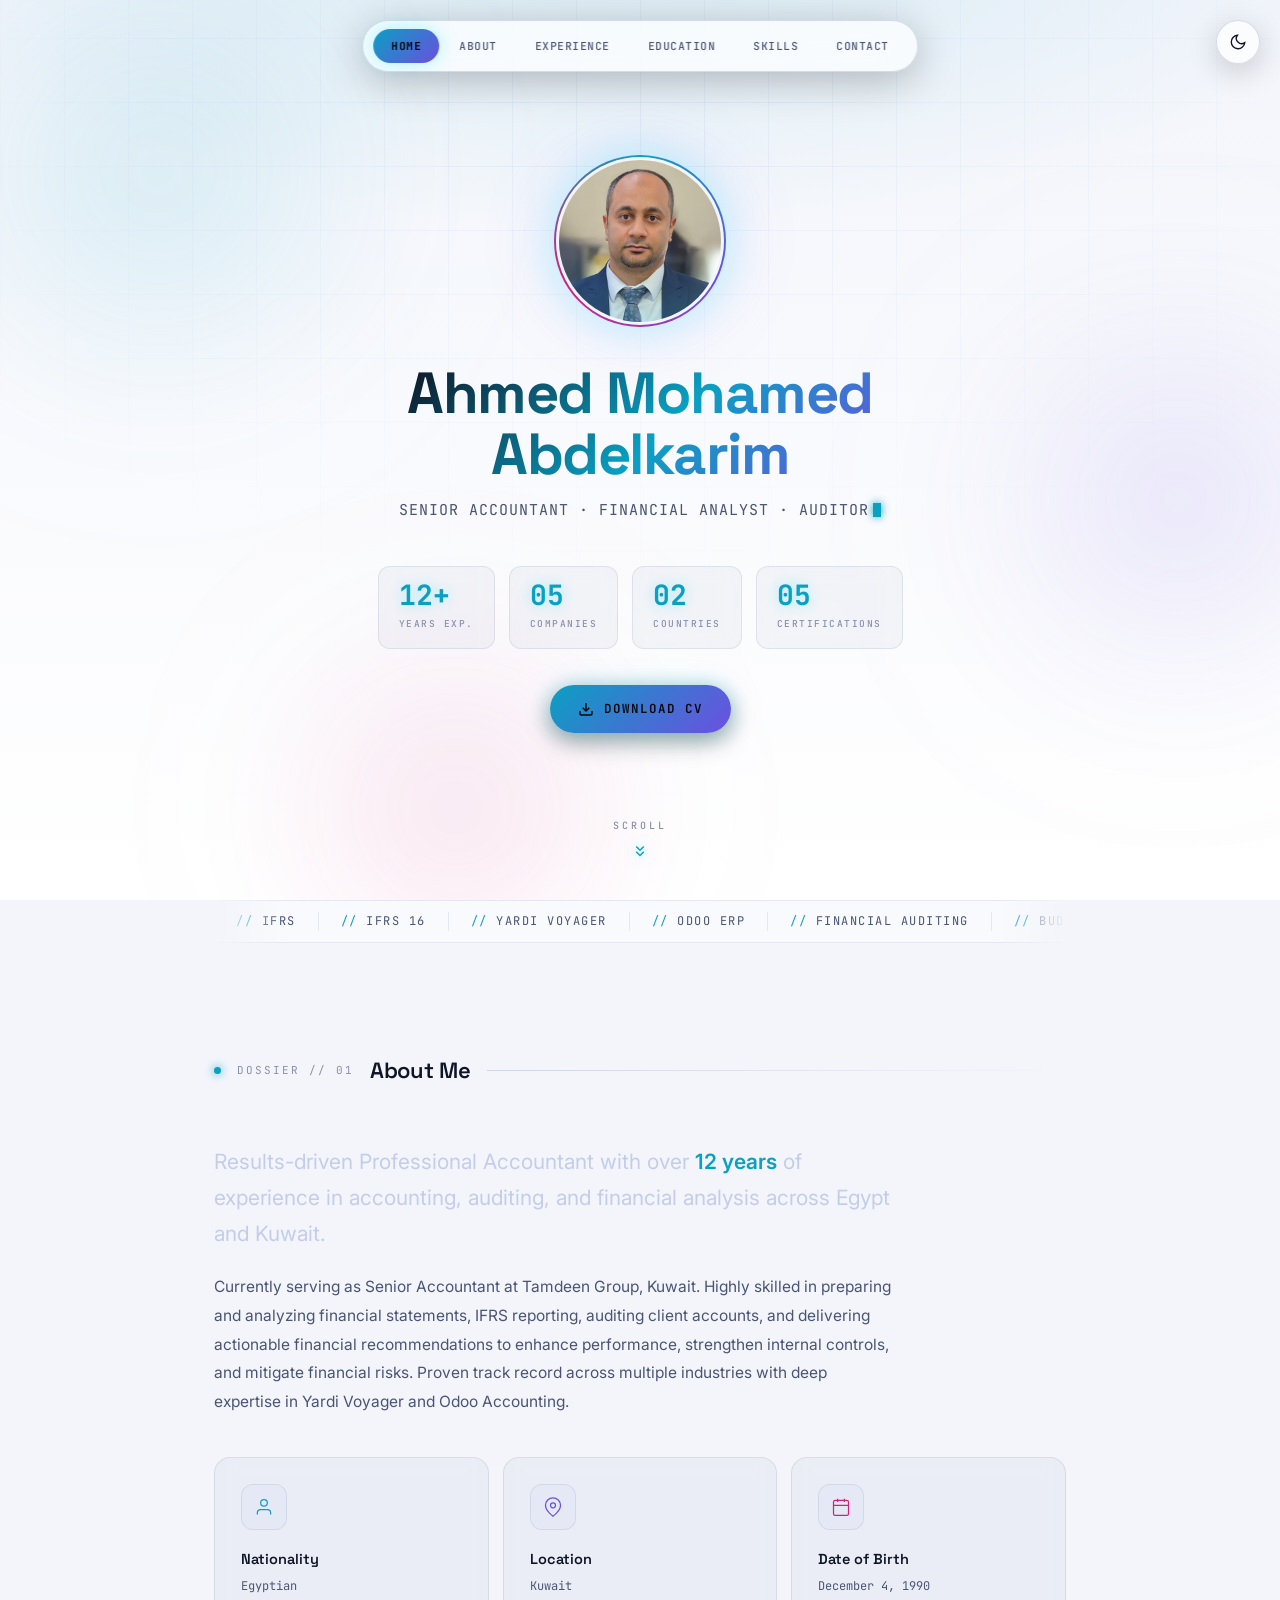
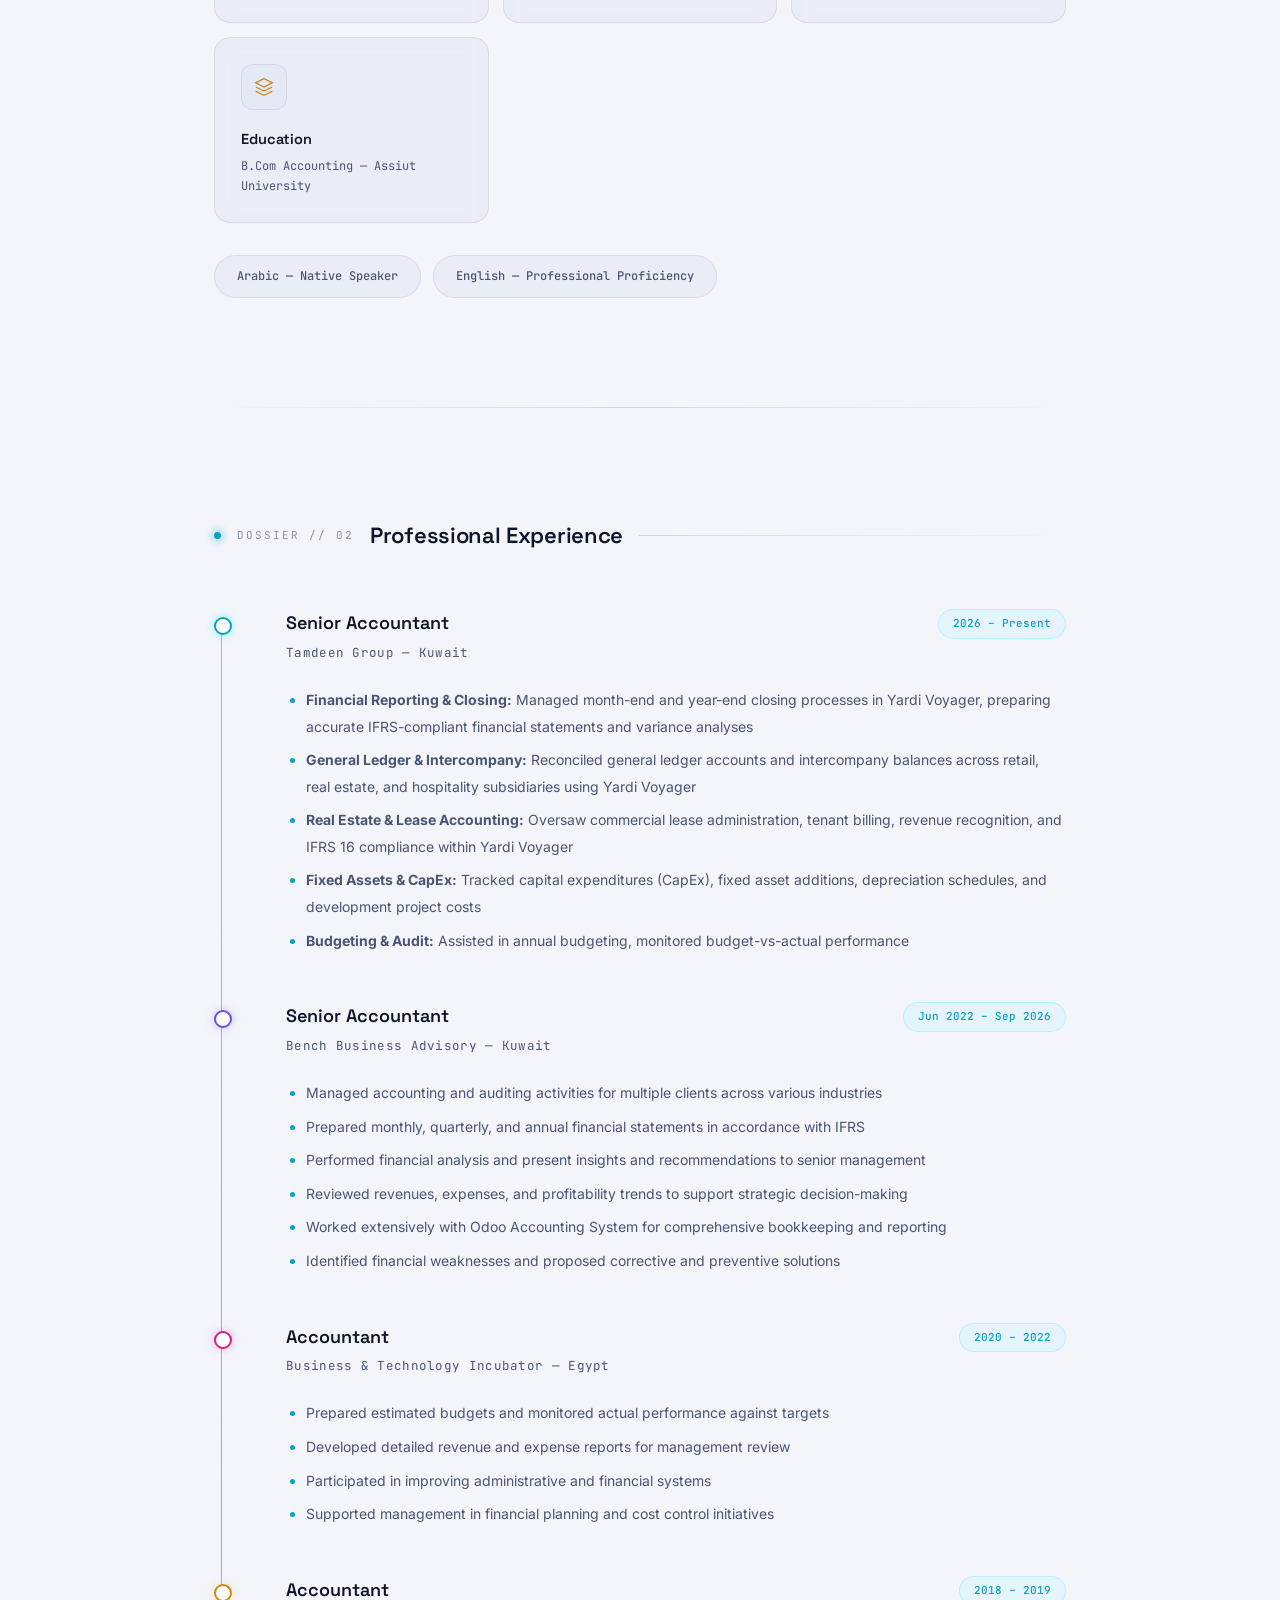
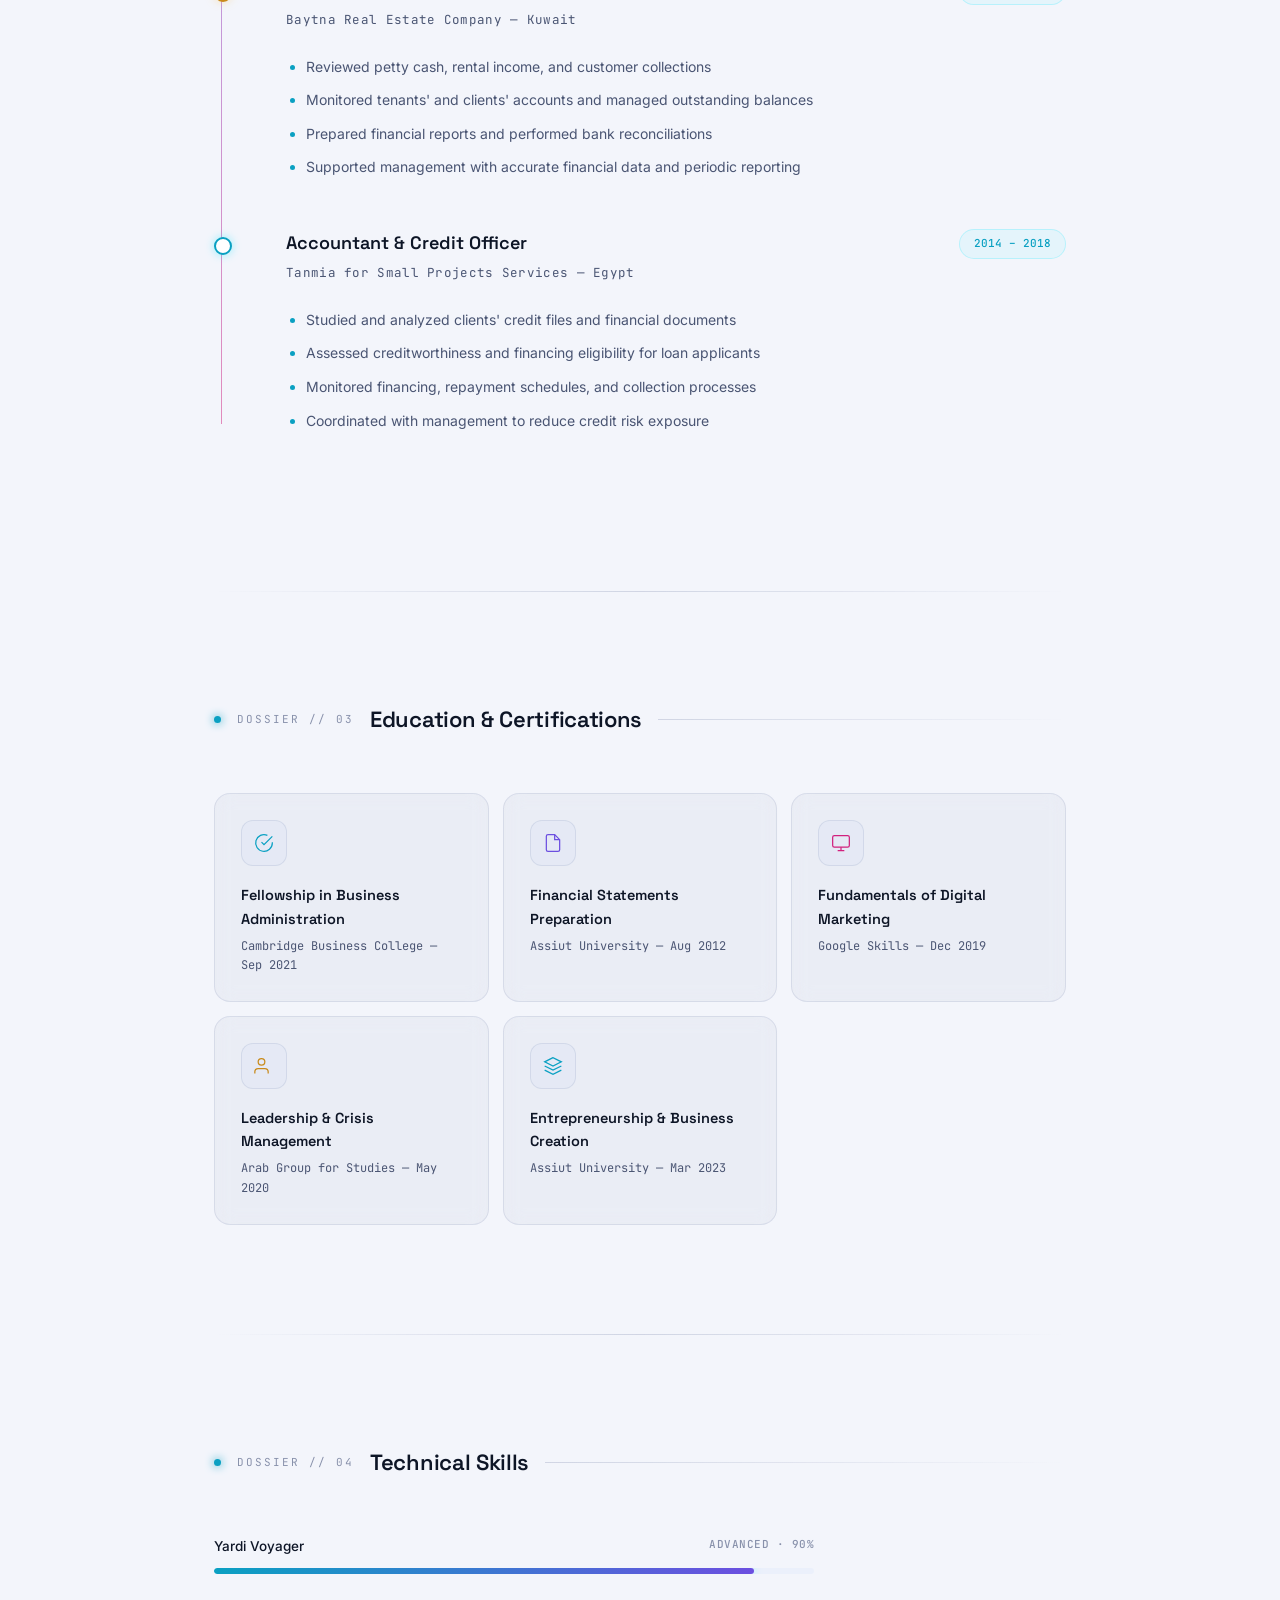
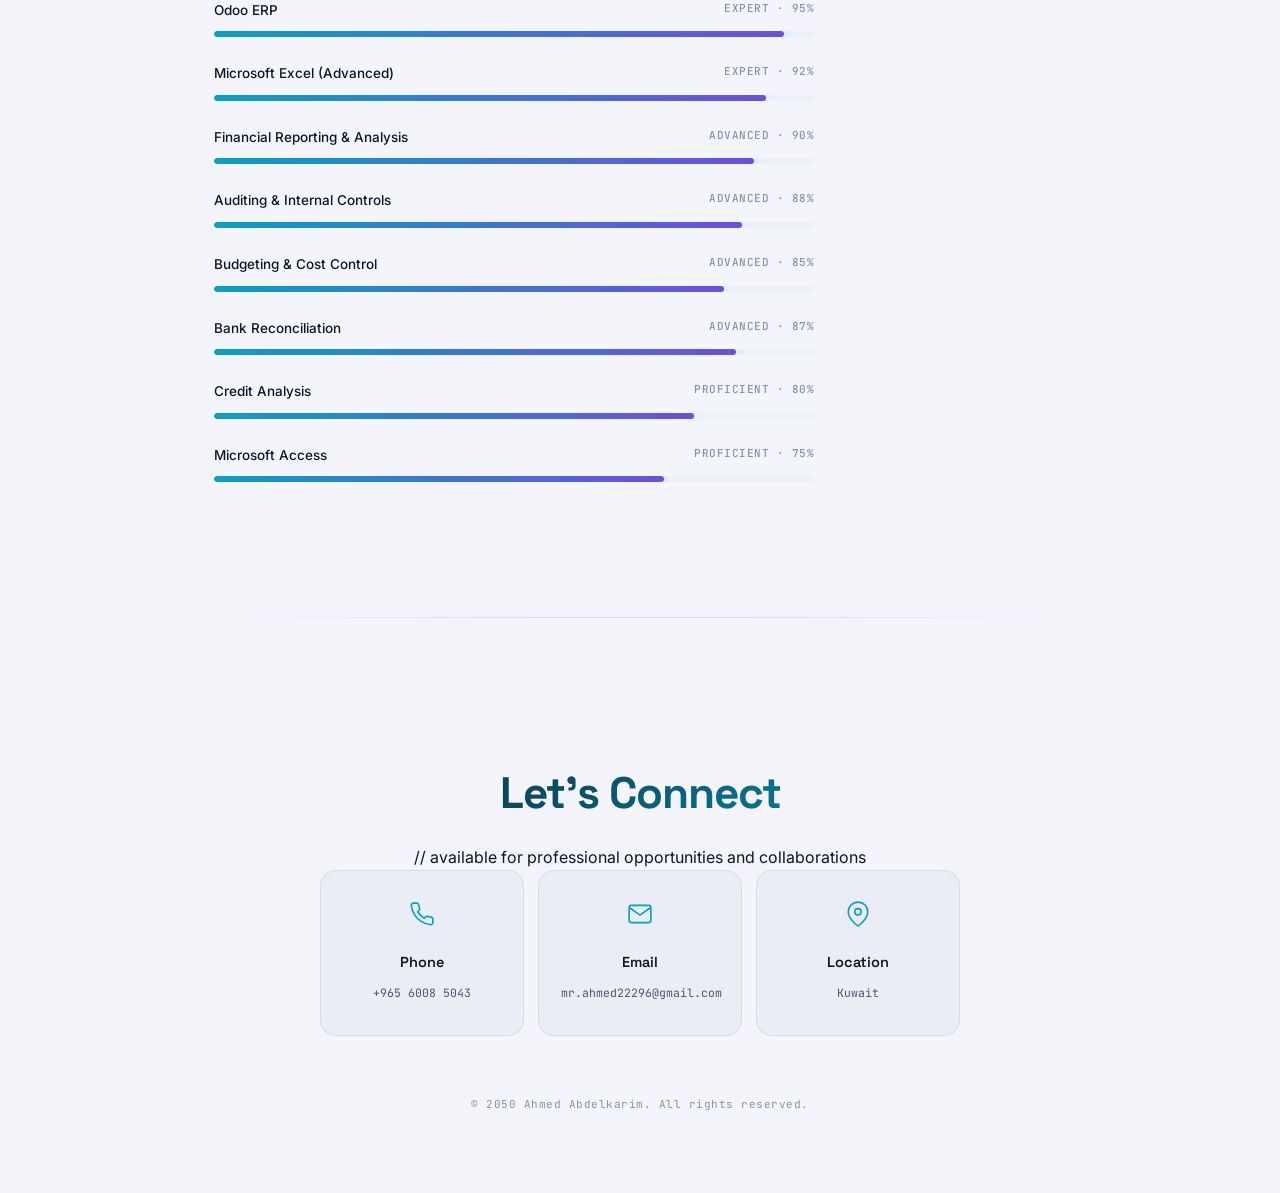
==== commit 4caa1630: "Add files via upload" ====
--- a/index (5).html
+++ b/index (5).html
@@ -348,20 +348,17 @@
     <div class="holo-ring">
       <div class="ring-spin"><div class="ring-inner"><img src="[data-uri]" alt="Ahmed Mohamed Abdelkarim"></div></div>
       <div class="orbit">
-        <span class="orbit-tag ot-1">IFRS</span>
-        <span class="orbit-tag ot-2">ODOO ERP</span>
-        <span class="orbit-tag ot-3">AUDIT</span>
       </div>
     </div>
     <h1>Ahmed Mohamed<br>Abdelkarim</h1>
     <p class="tagline">Senior Accountant · Financial Analyst · Auditor<span class="cursor"></span></p>
     <div class="hero-stats">
       <div class="hero-stat"><span class="num">12+</span><span class="label">Years Exp.</span></div>
-      <div class="hero-stat"><span class="num">04</span><span class="label">Companies</span></div>
+      <div class="hero-stat"><span class="num">05</span><span class="label">Companies</span></div>
       <div class="hero-stat"><span class="num">02</span><span class="label">Countries</span></div>
       <div class="hero-stat"><span class="num">05</span><span class="label">Certifications</span></div>
     </div>
-    <a href="[data-uri]" download="Ahmed_Abdelkarim_CV.pdf" class="btn-download">
+    <a href="[data-uri]